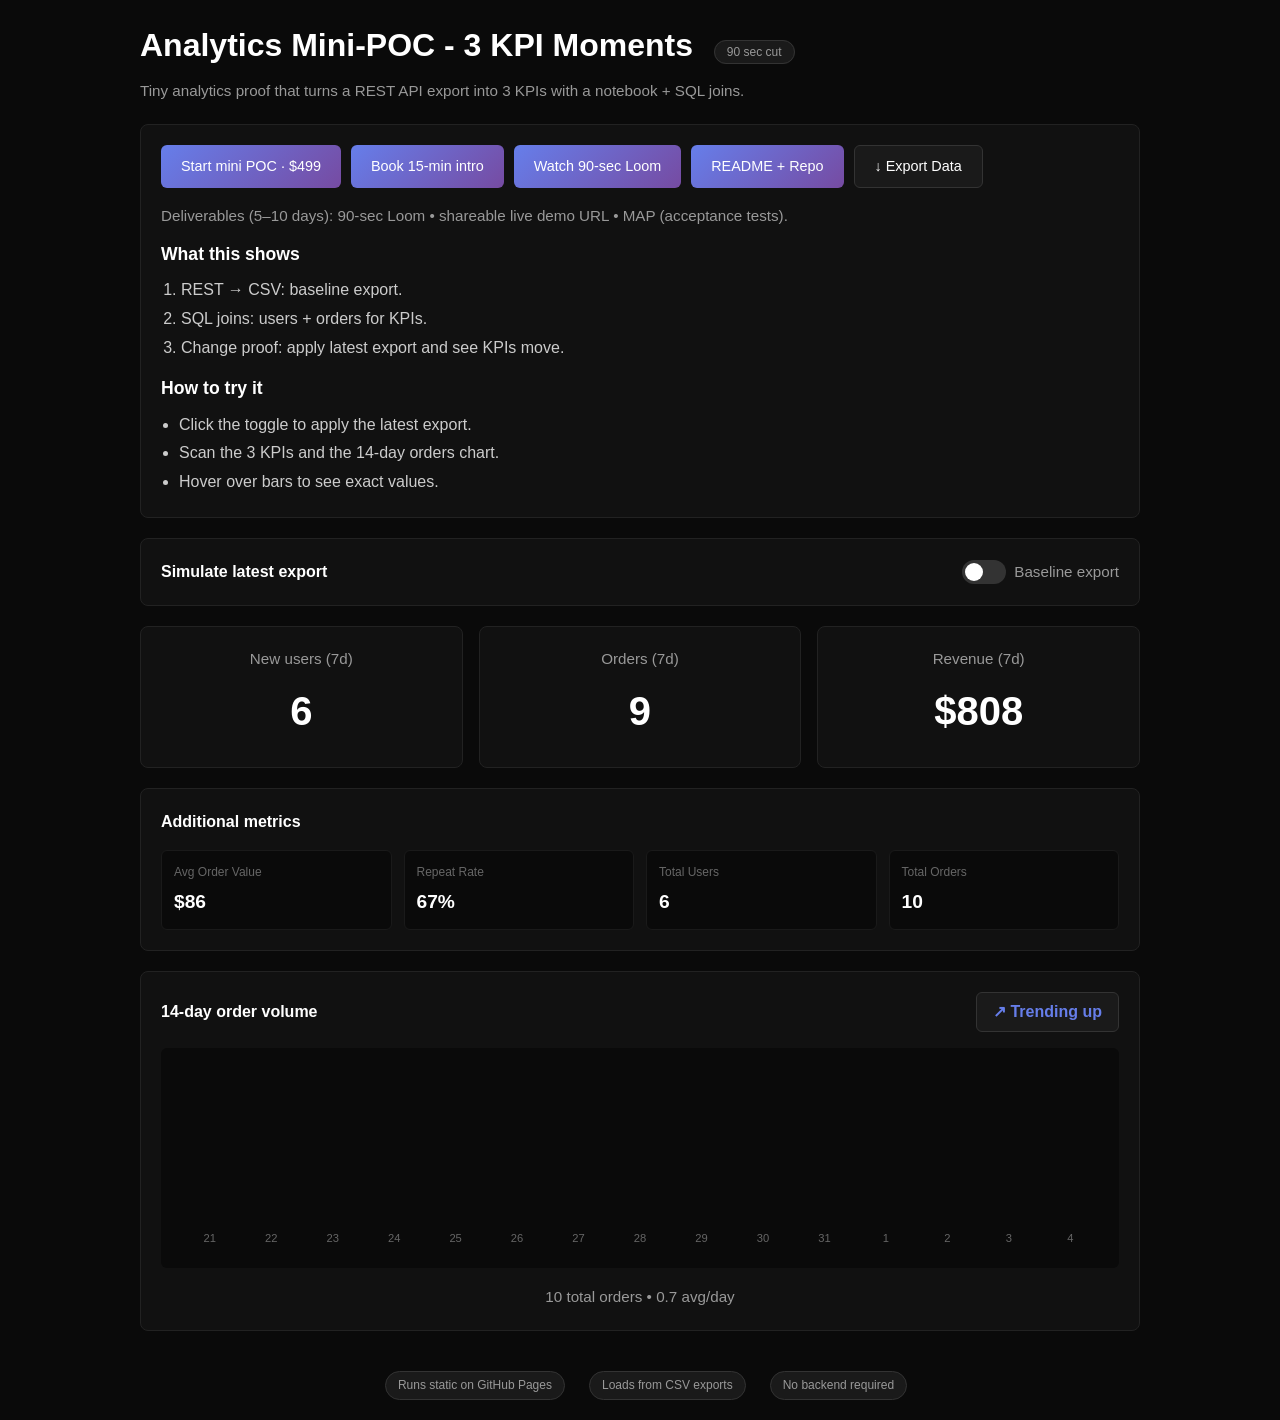
==== index.html @ 5477d17f "Add files via upload" ====
<!doctype html>
<html lang="en">
<head>
  <meta charset="utf-8">
  <meta name="viewport" content="width=device-width, initial-scale=1">
  <title>Analytics Mini-POC — 3 KPI Moments</title>
  <meta name="description" content="90-sec Loom + shareable live demo URL + MAP (acceptance tests).">
  <meta property="og:title" content="Analytics Mini-POC — 3 KPI Moments">
  <meta property="og:description" content="90-sec Loom + shareable live demo URL + MAP (acceptance tests).">
  <meta property="og:type" content="website">
  <meta property="og:url" content="https://savinopicciotto.github.io/analytics-mini-poc/">
  <meta property="og:image" content="https://savinopicciotto.github.io/analytics-mini-poc/social.png">
  <meta name="twitter:card" content="summary_large_image">
  <link rel="canonical" href="https://savinopicciotto.github.io/analytics-mini-poc/">
  
  <style>
    * { margin: 0; padding: 0; box-sizing: border-box; }
    
    body {
      font-family: -apple-system, BlinkMacSystemFont, 'Segoe UI', Roboto, Oxygen, Ubuntu, Cantarell, sans-serif;
      background: #0a0a0a;
      color: #e0e0e0;
      line-height: 1.6;
      padding: 20px;
    }
    
    .wrap {
      max-width: 1000px;
      margin: 0 auto;
    }
    
    h1 {
      font-size: 2rem;
      margin-bottom: 8px;
      color: #fff;
    }
    
    h2 {
      font-size: 2.5rem;
      font-weight: 700;
      color: #fff;
      transition: all 0.3s ease;
    }
    
    h3 {
      font-size: 1.1rem;
      margin-bottom: 12px;
      color: #fff;
    }
    
    .pill {
      background: #1a1a1a;
      border: 1px solid #333;
      padding: 4px 12px;
      border-radius: 20px;
      font-size: 0.75rem;
      margin-left: 12px;
      color: #999;
      font-weight: 500;
    }
    
    .muted {
      color: #999;
      font-size: 0.95rem;
    }
    
    .card {
      background: #111;
      border: 1px solid #222;
      border-radius: 8px;
      padding: 20px;
      margin: 20px 0;
      transition: border-color 0.3s ease;
    }
    
    .card:hover {
      border-color: #333;
    }
    
    .ctas {
      display: flex;
      flex-wrap: wrap;
      gap: 10px;
      margin-bottom: 16px;
    }
    
    .ctas a, .btn {
      background: linear-gradient(135deg, #667eea 0%, #764ba2 100%);
      color: white;
      padding: 10px 20px;
      border-radius: 6px;
      text-decoration: none;
      font-weight: 500;
      font-size: 0.9rem;
      transition: transform 0.2s, opacity 0.2s;
      border: none;
      cursor: pointer;
      display: inline-block;
    }
    
    .ctas a:hover, .btn:hover {
      transform: translateY(-2px);
      opacity: 0.9;
    }
    
    .btn-secondary {
      background: #1a1a1a;
      border: 1px solid #333;
    }
    
    .row {
      display: flex;
      align-items: center;
      gap: 12px;
    }
    
    input[type="checkbox"] {
      width: 44px;
      height: 24px;
      appearance: none;
      background: #333;
      border-radius: 12px;
      position: relative;
      cursor: pointer;
      transition: background 0.3s;
    }
    
    input[type="checkbox"]:checked {
      background: #667eea;
    }
    
    input[type="checkbox"]::after {
      content: '';
      position: absolute;
      width: 18px;
      height: 18px;
      border-radius: 50%;
      background: white;
      top: 3px;
      left: 3px;
      transition: left 0.3s;
    }
    
    input[type="checkbox"]:checked::after {
      left: 23px;
    }
    
    .kpis {
      display: grid;
      grid-template-columns: repeat(auto-fit, minmax(200px, 1fr));
      gap: 16px;
      margin: 20px 0;
    }
    
    .kpi {
      background: #111;
      border: 1px solid #222;
      border-radius: 8px;
      padding: 20px;
      text-align: center;
      transition: all 0.3s ease;
    }
    
    .kpi:hover {
      border-color: #667eea;
      transform: translateY(-2px);
    }
    
    .kpi small {
      display: block;
      margin-bottom: 8px;
    }
    
    .kpi-change {
      font-size: 0.8rem;
      margin-top: 4px;
      color: #4ade80;
      font-weight: 600;
    }
    
    .kpi-change.negative {
      color: #f87171;
    }
    
    .badge {
      background: #1a1a1a;
      border: 1px solid #333;
      padding: 6px 16px;
      border-radius: 6px;
      font-weight: 600;
      color: #667eea;
      transition: all 0.3s ease;
    }
    
    .chart {
      background: #0a0a0a;
      border-radius: 6px;
      padding: 20px;
      min-height: 220px;
      position: relative;
    }
    
    .bar-chart {
      display: flex;
      align-items: flex-end;
      justify-content: space-between;
      height: 180px;
      gap: 4px;
    }
    
    .bar-container {
      flex: 1;
      display: flex;
      flex-direction: column;
      align-items: center;
      position: relative;
    }
    
    .bar {
      width: 100%;
      background: linear-gradient(180deg, #667eea 0%, #764ba2 100%);
      border-radius: 4px 4px 0 0;
      position: relative;
      transition: all 0.3s ease;
      cursor: pointer;
    }
    
    .bar:hover {
      opacity: 0.8;
      transform: scaleY(1.05);
    }
    
    .bar-value {
      position: absolute;
      top: -24px;
      left: 50%;
      transform: translateX(-50%);
      font-size: 0.7rem;
      color: #667eea;
      font-weight: 600;
      opacity: 0;
      transition: opacity 0.2s;
    }
    
    .bar:hover .bar-value {
      opacity: 1;
    }
    
    .bar-label {
      margin-top: 8px;
      font-size: 0.7rem;
      color: #666;
      white-space: nowrap;
    }
    
    .legend {
      margin-top: 16px;
      text-align: center;
    }
    
    .footer {
      display: flex;
      gap: 12px;
      justify-content: center;
      margin-top: 40px;
      flex-wrap: wrap;
    }
    
    ol, ul {
      color: #ccc;
      line-height: 1.8;
    }
    
    strong {
      color: #fff;
    }
    
    .loading {
      display: flex;
      align-items: center;
      justify-content: center;
      min-height: 200px;
      flex-direction: column;
      gap: 16px;
    }
    
    .spinner {
      width: 40px;
      height: 40px;
      border: 3px solid #222;
      border-top-color: #667eea;
      border-radius: 50%;
      animation: spin 0.8s linear infinite;
    }
    
    @keyframes spin {
      to { transform: rotate(360deg); }
    }
    
    .fade-in {
      animation: fadeIn 0.5s ease;
    }
    
    @keyframes fadeIn {
      from { opacity: 0; transform: translateY(10px); }
      to { opacity: 1; transform: translateY(0); }
    }
    
    .metrics-grid {
      display: grid;
      grid-template-columns: repeat(auto-fit, minmax(150px, 1fr));
      gap: 12px;
      margin-top: 16px;
    }
    
    .metric-item {
      background: #0a0a0a;
      padding: 12px;
      border-radius: 6px;
      border: 1px solid #1a1a1a;
    }
    
    .metric-label {
      font-size: 0.75rem;
      color: #666;
      margin-bottom: 4px;
    }
    
    .metric-value {
      font-size: 1.2rem;
      font-weight: 600;
      color: #fff;
    }
    
    .error {
      background: #1a0a0a;
      border: 1px solid #991b1b;
      color: #f87171;
      padding: 12px;
      border-radius: 6px;
      margin: 12px 0;
    }
    
    @media (max-width: 640px) {
      .ctas {
        flex-direction: column;
      }
      
      .ctas a, .btn {
        text-align: center;
      }
      
      h1 {
        font-size: 1.5rem;
      }
      
      .bar-chart {
        gap: 2px;
      }
      
      .bar-label {
        font-size: 0.6rem;
      }
    }
  </style>
</head>
<body>
  <div class="wrap">
    <h1>Analytics Mini-POC - 3 KPI Moments <span class="pill">90 sec cut</span></h1>
    <p class="muted">Tiny analytics proof that turns a REST API export into 3 KPIs with a notebook + SQL joins.</p>

    <div class="card">
      <p class="ctas">
        <a href="https://stan.store/Savino/p/minipoc?utm_source=pages-analytics&utm_medium=cta&utm_campaign=mini_poc"
           target="_blank" rel="noopener noreferrer">Start mini POC · $499</a>
        <a href="https://calendly.com/savinop/intro?utm_source=analytics-minipoc&utm_medium=demo&utm_campaign=book"
           target="_blank" rel="noopener noreferrer">Book 15-min intro</a>
        <a href="https://www.loom.com/share/2b97ef1f9b204054ae7cec6c1d21cf8c?sid=f2b87f54-57c1-48aa-bb31-e551855d1c03&utm_source=pages-analytics-minipoc&utm_medium=link&utm_campaign=watch_90s&utm_content=cta_top"
           target="_blank" rel="noopener noreferrer">Watch 90-sec Loom</a>
        <a href="https://github.com/savinopicciotto/analytics-mini-poc" target="_blank" rel="noopener">README + Repo</a>
        <button class="btn btn-secondary" onclick="exportData()">↓ Export Data</button>
      </p>
      <p class="muted">Deliverables (5–10 days): 90-sec Loom • shareable live demo URL • MAP (acceptance tests).</p>
      
      <h3 style="margin:12px 0 8px;">What this shows</h3>
      <ol style="margin:0 0 12px 20px;">
        <li>REST → CSV: baseline export.</li>
        <li>SQL joins: users + orders for KPIs.</li>
        <li>Change proof: apply latest export and see KPIs move.</li>
      </ol>
      
      <h3 style="margin:12px 0 8px;">How to try it</h3>
      <ul style="margin:0 0 0 18px;">
        <li>Click the toggle to apply the latest export.</li>
        <li>Scan the 3 KPIs and the 14-day orders chart.</li>
        <li>Hover over bars to see exact values.</li>
      </ul>
    </div>

    <div class="card">
      <div class="row" style="justify-content:space-between">
        <strong>Simulate latest export</strong>
        <label class="row" style="gap:8px;">
          <input type="checkbox" id="toggleExport" onchange="toggleMerge(this)"/>
          <span id="simNote" class="muted">Baseline export</span>
        </label>
      </div>
    </div>

    <div id="loadingState" class="loading" style="display: none;">
      <div class="spinner"></div>
      <p class="muted">Loading data from CSV exports...</p>
    </div>

    <div id="errorState" style="display: none;"></div>

    <div id="mainContent" style="display: none;">
      <div class="kpis fade-in">
        <div class="kpi">
          <small class="muted">New users (7d)</small>
          <h2 id="newUsers">-</h2>
          <div id="newUsersChange" class="kpi-change"></div>
        </div>
        <div class="kpi">
          <small class="muted">Orders (7d)</small>
          <h2 id="orders7d">-</h2>
          <div id="orders7dChange" class="kpi-change"></div>
        </div>
        <div class="kpi">
          <small class="muted">Revenue (7d)</small>
          <h2 id="rev7d">-</h2>
          <div id="rev7dChange" class="kpi-change"></div>
        </div>
      </div>

      <div class="card fade-in">
        <div class="row" style="justify-content:space-between;margin-bottom:16px;">
          <strong>Additional metrics</strong>
        </div>
        <div class="metrics-grid">
          <div class="metric-item">
            <div class="metric-label">Avg Order Value</div>
            <div class="metric-value" id="aov">-</div>
          </div>
          <div class="metric-item">
            <div class="metric-label">Repeat Rate</div>
            <div class="metric-value" id="repeatRate">-</div>
          </div>
          <div class="metric-item">
            <div class="metric-label">Total Users</div>
            <div class="metric-value" id="totalUsers">-</div>
          </div>
          <div class="metric-item">
            <div class="metric-label">Total Orders</div>
            <div class="metric-value" id="totalOrders">-</div>
          </div>
        </div>
      </div>

      <div class="card fade-in">
        <div class="row" style="justify-content:space-between;margin-bottom:16px;">
          <strong>14-day order volume</strong>
          <span class="badge" id="trendBadge">-</span>
        </div>
        <div id="chart" class="chart"></div>
        <div class="legend">
          <small id="legend" class="muted"></small>
        </div>
      </div>
    </div>

    <div class="footer">
      <span class="pill">Runs static on GitHub Pages</span>
      <span class="pill">Loads from CSV exports</span>
      <span class="pill">No backend required</span>
    </div>
  </div>

  <script>
    let baselineData = { users: [], orders: [] };
    let latestData = { users: [], orders: [] };
    let currentData = baselineData;
    let isLatest = false;

    // CSV parsing utility
    function parseCSV(text) {
      const lines = text.trim().split('\n');
      const headers = lines[0].split(',').map(h => h.trim());
      return lines.slice(1).map(line => {
        const values = line.split(',').map(v => v.trim());
        const obj = {};
        headers.forEach((header, i) => {
          obj[header] = values[i];
        });
        return obj;
      });
    }

    // Load CSV files
    async function loadData() {
      const loading = document.getElementById('loadingState');
      const error = document.getElementById('errorState');
      const main = document.getElementById('mainContent');
      
      loading.style.display = 'flex';
      error.style.display = 'none';
      main.style.display = 'none';

      try {
        // Try to load from /data/ directory first, fallback to root
        const basePath = window.location.hostname.includes('github.io') ? '/analytics-mini-poc/data/' : 'data/';
        
        const [usersRes, ordersRes, usersLatestRes, ordersLatestRes] = await Promise.all([
          fetch(basePath + 'users.csv').catch(() => fetch('data/users.csv')),
          fetch(basePath + 'orders.csv').catch(() => fetch('data/orders.csv')),
          fetch(basePath + 'users_latest.csv').catch(() => fetch('data/users_latest.csv')),
          fetch(basePath + 'orders_latest.csv').catch(() => fetch('data/orders_latest.csv'))
        ]);

        if (!usersRes.ok || !ordersRes.ok) {
          throw new Error('Failed to load baseline data files');
        }

        const [usersText, ordersText, usersLatestText, ordersLatestText] = await Promise.all([
          usersRes.text(),
          ordersRes.text(),
          usersLatestRes.text(),
          ordersLatestRes.text()
        ]);

        baselineData.users = parseCSV(usersText);
        baselineData.orders = parseCSV(ordersText);
        latestData.users = parseCSV(usersLatestText);
        latestData.orders = parseCSV(ordersLatestText);

        currentData = baselineData;
        
        loading.style.display = 'none';
        main.style.display = 'block';
        
        calculateKPIs();
        renderChart();
      } catch (err) {
        loading.style.display = 'none';
        error.style.display = 'block';
        error.innerHTML = `
          <div class="error">
            <strong>⚠️ Could not load CSV files</strong><br>
            <small>${err.message}</small><br><br>
            <small>Expected files: data/users.csv, data/orders.csv, data/users_latest.csv, data/orders_latest.csv</small>
          </div>
        `;
        
        // Load fallback demo data
        loadFallbackData();
      }
    }

    function loadFallbackData() {
      // Fallback to hardcoded demo data if CSV loading fails
      baselineData = {
        users: [
          { id: '1', created: '2024-10-28', name: 'User A' },
          { id: '2', created: '2024-10-29', name: 'User B' },
          { id: '3', created: '2024-10-30', name: 'User C' },
          { id: '4', created: '2024-10-31', name: 'User D' },
          { id: '5', created: '2024-11-01', name: 'User E' },
          { id: '6', created: '2024-11-02', name: 'User F' }
        ],
        orders: [
          { id: '1', user_id: '1', date: '2024-10-25', revenue: '49' },
          { id: '2', user_id: '1', date: '2024-10-28', revenue: '79' },
          { id: '3', user_id: '2', date: '2024-10-29', revenue: '120' },
          { id: '4', user_id: '3', date: '2024-10-30', revenue: '65' },
          { id: '5', user_id: '4', date: '2024-10-31', revenue: '89' },
          { id: '6', user_id: '2', date: '2024-11-01', revenue: '45' },
          { id: '7', user_id: '5', date: '2024-11-01', revenue: '110' },
          { id: '8', user_id: '3', date: '2024-11-02', revenue: '95' },
          { id: '9', user_id: '6', date: '2024-11-02', revenue: '75' },
          { id: '10', user_id: '4', date: '2024-11-03', revenue: '130' }
        ]
      };

      latestData = {
        users: [
          ...baselineData.users,
          { id: '7', created: '2024-11-03', name: 'User G' },
          { id: '8', created: '2024-11-03', name: 'User H' },
          { id: '9', created: '2024-11-04', name: 'User I' }
        ],
        orders: [
          ...baselineData.orders,
          { id: '11', user_id: '1', date: '2024-11-03', revenue: '85' },
          { id: '12', user_id: '7', date: '2024-11-03', revenue: '150' },
          { id: '13', user_id: '5', date: '2024-11-04', revenue: '95' },
          { id: '14', user_id: '8', date: '2024-11-04', revenue: '105' },
          { id: '15', user_id: '9', date: '2024-11-04', revenue: '125' }
        ]
      };

      currentData = baselineData;
      document.getElementById('mainContent').style.display = 'block';
      calculateKPIs();
      renderChart();
    }

    function toggleMerge(checkbox) {
      isLatest = checkbox.checked;
      currentData = checkbox.checked ? latestData : baselineData;
      const note = document.getElementById('simNote');
      note.textContent = checkbox.checked ? 'Latest export applied' : 'Baseline export';
      calculateKPIs();
      renderChart();
    }

    function calculateKPIs() {
      const now = new Date('2024-11-04');
      const sevenDaysAgo = new Date(now);
      sevenDaysAgo.setDate(sevenDaysAgo.getDate() - 7);

      // Calculate for current view
      const newUsers = currentData.users.filter(u => {
        const created = new Date(u.created);
        return created >= sevenDaysAgo && created <= now;
      }).length;

      const recentOrders = currentData.orders.filter(o => {
        const orderDate = new Date(o.date);
        return orderDate >= sevenDaysAgo && orderDate <= now;
      });

      const orders7d = recentOrders.length;
      const rev7d = recentOrders.reduce((sum, o) => sum + parseFloat(o.revenue || 0), 0);

      // Calculate for baseline (for comparison)
      const baselineNewUsers = baselineData.users.filter(u => {
        const created = new Date(u.created);
        return created >= sevenDaysAgo && created <= now;
      }).length;

      const baselineRecentOrders = baselineData.orders.filter(o => {
        const orderDate = new Date(o.date);
        return orderDate >= sevenDaysAgo && orderDate <= now;
      });

      const baselineOrders7d = baselineRecentOrders.length;
      const baselineRev7d = baselineRecentOrders.reduce((sum, o) => sum + parseFloat(o.revenue || 0), 0);

      // Update main KPIs
      document.getElementById('newUsers').textContent = newUsers;
      document.getElementById('orders7d').textContent = orders7d;
      document.getElementById('rev7d').textContent = '$' + Math.round(rev7d);

      // Show deltas if viewing latest
      if (isLatest) {
        showChange('newUsersChange', newUsers - baselineNewUsers);
        showChange('orders7dChange', orders7d - baselineOrders7d);
        showChange('rev7dChange', rev7d - baselineRev7d, true);
      } else {
        document.getElementById('newUsersChange').textContent = '';
        document.getElementById('orders7dChange').textContent = '';
        document.getElementById('rev7dChange').textContent = '';
      }

      // Additional metrics
      const totalRevenue = currentData.orders.reduce((sum, o) => sum + parseFloat(o.revenue || 0), 0);
      const aov = currentData.orders.length > 0 ? totalRevenue / currentData.orders.length : 0;
      
      const orderCounts = {};
      currentData.orders.forEach(o => {
        orderCounts[o.user_id] = (orderCounts[o.user_id] || 0) + 1;
      });
      const repeatCustomers = Object.values(orderCounts).filter(count => count >= 2).length;
      const totalCustomers = Object.keys(orderCounts).length;
      const repeatRate = totalCustomers > 0 ? (repeatCustomers / totalCustomers) * 100 : 0;

      document.getElementById('aov').textContent = '$' + Math.round(aov);
      document.getElementById('repeatRate').textContent = Math.round(repeatRate) + '%';
      document.getElementById('totalUsers').textContent = currentData.users.length;
      document.getElementById('totalOrders').textContent = currentData.orders.length;
    }

    function showChange(elementId, change, isCurrency = false) {
      const el = document.getElementById(elementId);
      if (change === 0) {
        el.textContent = '';
        return;
      }
      
      const sign = change > 0 ? '+' : '';
      const value = isCurrency ? '$' + Math.round(change) : change;
      el.textContent = sign + value;
      el.className = change > 0 ? 'kpi-change' : 'kpi-change negative';
    }

    function renderChart() {
      const chartDiv = document.getElementById('chart');
      const now = new Date('2024-11-04');
      const fourteenDaysAgo = new Date(now);
      fourteenDaysAgo.setDate(fourteenDaysAgo.getDate() - 14);

      const ordersByDate = {};
      currentData.orders.forEach(o => {
        const date = new Date(o.date);
        if (date >= fourteenDaysAgo && date <= now) {
          const dateStr = o.date;
          ordersByDate[dateStr] = (ordersByDate[dateStr] || 0) + 1;
        }
      });

      const dateRange = [];
      for (let i = 14; i >= 0; i--) {
        const d = new Date(now);
        d.setDate(d.getDate() - i);
        const dateStr = d.toISOString().split('T')[0];
        dateRange.push({
          date: dateStr,
          count: ordersByDate[dateStr] || 0,
          label: d.toLocaleDateString('en-US', { month: 'short', day: 'numeric' })
        });
      }

      const maxCount = Math.max(...dateRange.map(d => d.count), 1);

      const barsHTML = dateRange.map(d => {
        const height = (d.count / maxCount) * 100;
        return `
          <div class="bar-container">
            <div class="bar" style="height: ${height}%;" title="${d.label}: ${d.count} orders">
              ${d.count > 0 ? `<div class="bar-value">${d.count}</div>` : ''}
            </div>
            <div class="bar-label">${d.label.split(' ')[1]}</div>
          </div>
        `;
      }).join('');

      chartDiv.innerHTML = `<div class="bar-chart">${barsHTML}</div>`;
      
      const totalOrders = dateRange.reduce((sum, d) => sum + d.count, 0);
      const avgDaily = (totalOrders / 14).toFixed(1);
      document.getElementById('legend').textContent = `${totalOrders} total orders • ${avgDaily} avg/day`;
      
      const trend = dateRange[dateRange.length - 1].count >= dateRange[0].count ? '↗ Trending up' : '↘ Trending down';
      document.getElementById('trendBadge').textContent = trend;
    }

    function exportData() {
      const dataType = isLatest ? 'latest' : 'baseline';
      const csv = generateCSV();
      const blob = new Blob([csv], { type: 'text/csv' });
      const url = window.URL.createObjectURL(blob);
      const a = document.createElement('a');
      a.href = url;
      a.download = `analytics_export_${dataType}_${new Date().toISOString().split('T')[0]}.csv`;
      a.click();
      window.URL.revokeObjectURL(url);
    }

    function generateCSV() {
      let csv = 'Metric,Value\n';
      csv += `New Users (7d),${document.getElementById('newUsers').textContent}\n`;
      csv += `Orders (7d),${document.getElementById('orders7d').textContent}\n`;
      csv += `Revenue (7d),${document.getElementById('rev7d').textContent}\n`;
      csv += `Avg Order Value,${document.getElementById('aov').textContent}\n`;
      csv += `Repeat Rate,${document.getElementById('repeatRate').textContent}\n`;
      csv += `Total Users,${document.getElementById('totalUsers').textContent}\n`;
      csv += `Total Orders,${document.getElementById('totalOrders').textContent}\n`;
      csv += `\nData Type,${isLatest ? 'Latest Export' : 'Baseline Export'}\n`;
      csv += `Generated,${new Date().toISOString()}\n`;
      return csv;
    }

    // Initialize
    document.addEventListener('DOMContentLoaded', loadData);
  </script>
</body>
</html>
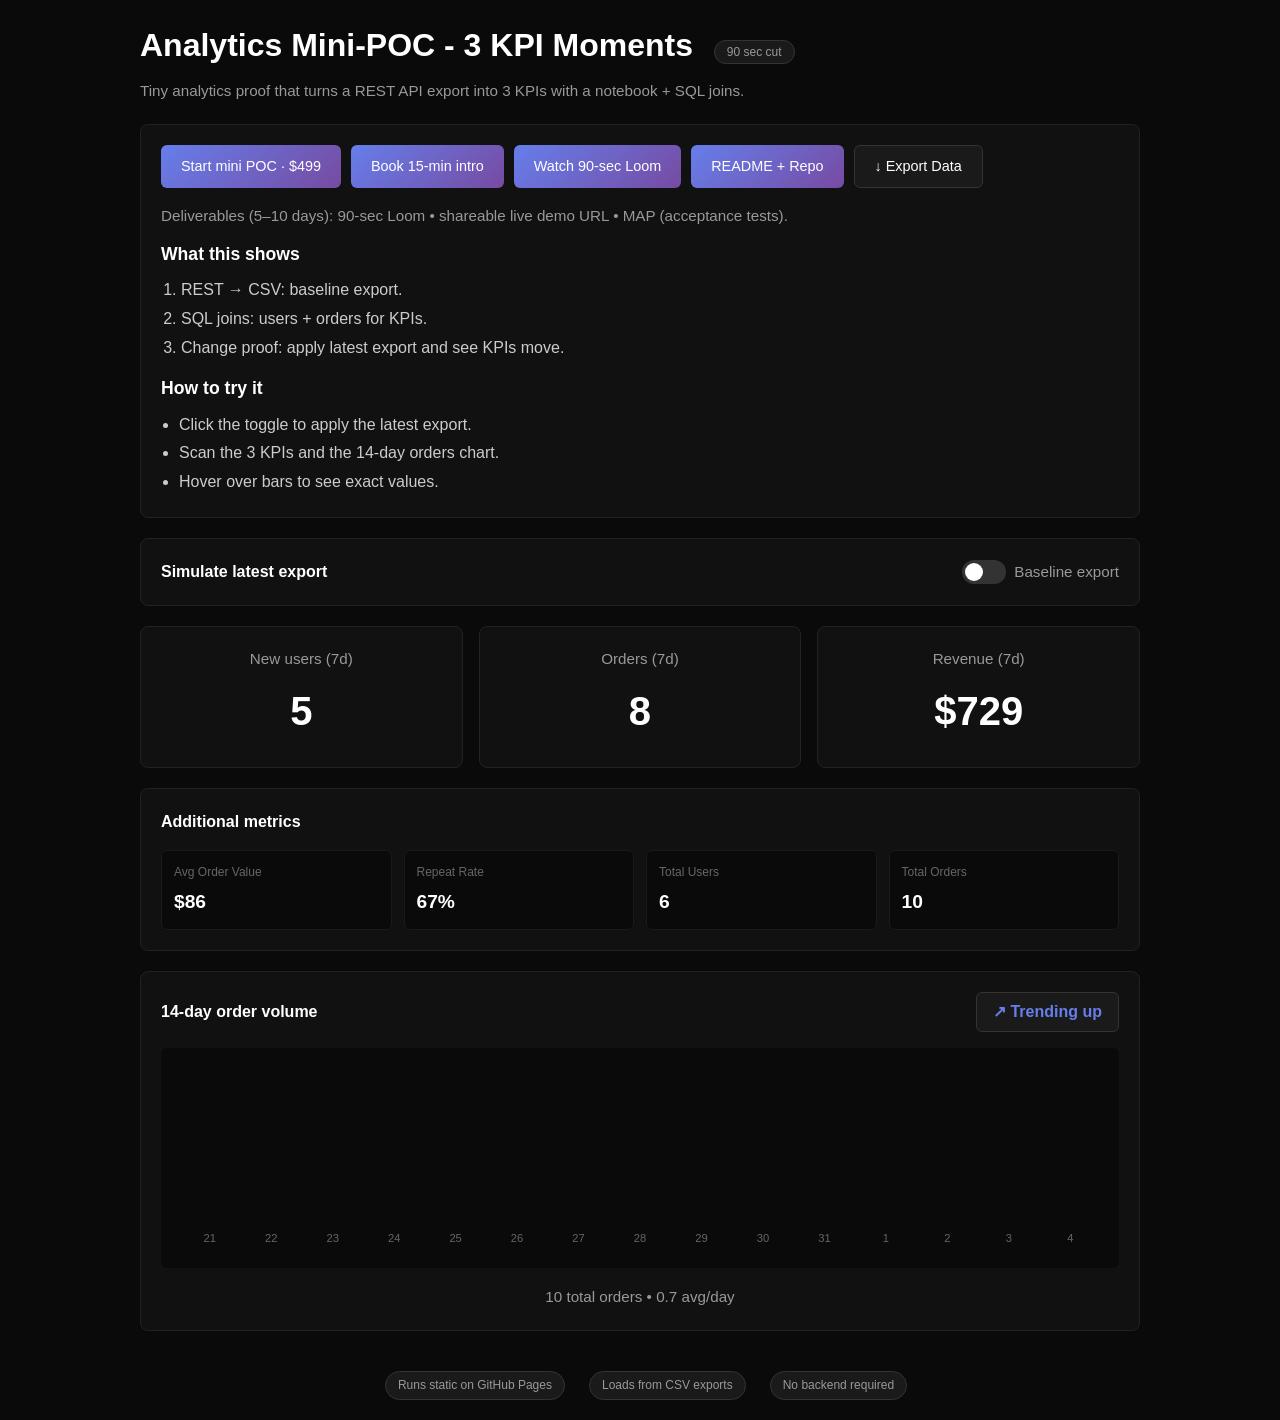
==== commit 1af80d86: "Update index.html" ====
--- a/index.html
+++ b/index.html
@@ -614,7 +614,7 @@
     }
 
     function calculateKPIs() {
-      const now = new Date('2024-11-04');
+      const now = new Date('2024-11-05');
       const sevenDaysAgo = new Date(now);
       sevenDaysAgo.setDate(sevenDaysAgo.getDate() - 7);
 
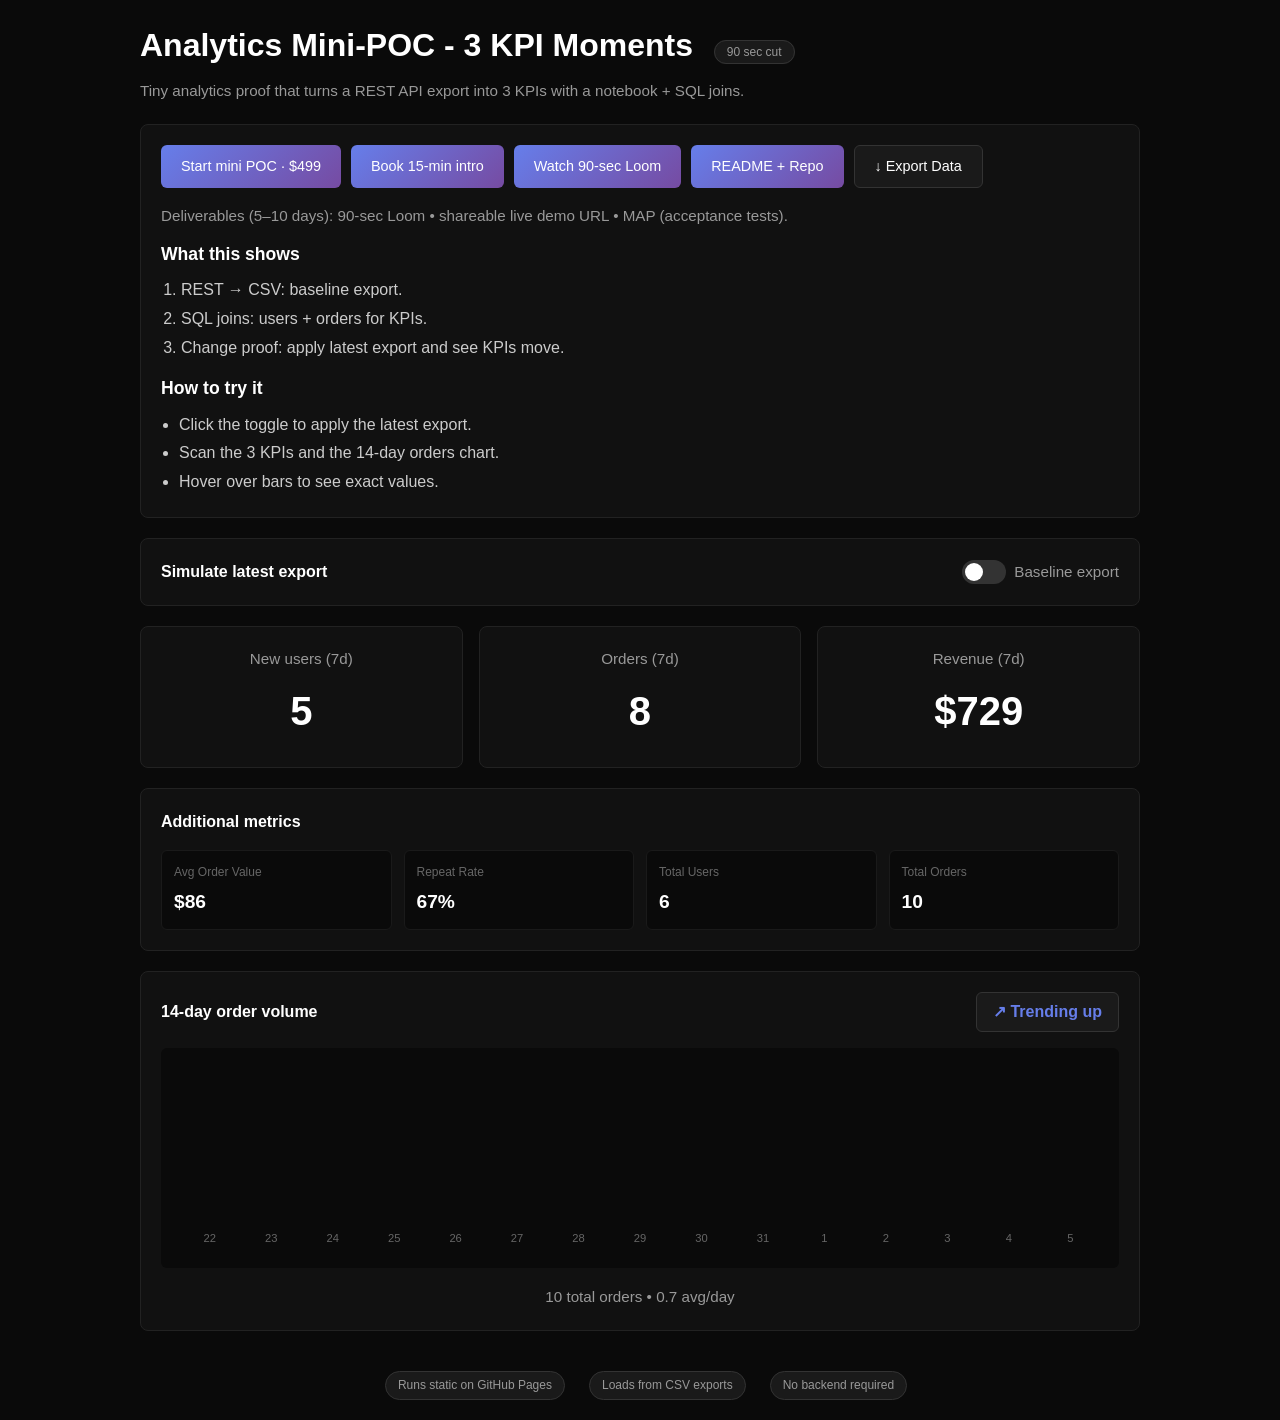
==== commit 24f624b3: "Rename index-FIXED.html to index.html" ====
--- a/index.html
+++ b/index.html
@@ -482,15 +482,17 @@
     let currentData = baselineData;
     let isLatest = false;
 
-    // CSV parsing utility
+    // CSV parsing utility - FIXED to handle edge cases
     function parseCSV(text) {
-      const lines = text.trim().split('\n');
+      const lines = text.trim().split('\n').filter(line => line.trim());
+      if (lines.length === 0) return [];
+      
       const headers = lines[0].split(',').map(h => h.trim());
       return lines.slice(1).map(line => {
         const values = line.split(',').map(v => v.trim());
         const obj = {};
         headers.forEach((header, i) => {
-          obj[header] = values[i];
+          obj[header] = values[i] || '';
         });
         return obj;
       });
@@ -507,18 +509,21 @@
       main.style.display = 'none';
 
       try {
-        // Try to load from /data/ directory first, fallback to root
-        const basePath = window.location.hostname.includes('github.io') ? '/analytics-mini-poc/data/' : 'data/';
+        // CRITICAL FIX: Force cache bust with timestamp
+        const timestamp = new Date().getTime();
+        const dataPath = 'data/';
+        
+        console.log('Loading CSV files with cache bust...');
         
         const [usersRes, ordersRes, usersLatestRes, ordersLatestRes] = await Promise.all([
-          fetch(basePath + 'users.csv').catch(() => fetch('data/users.csv')),
-          fetch(basePath + 'orders.csv').catch(() => fetch('data/orders.csv')),
-          fetch(basePath + 'users_latest.csv').catch(() => fetch('data/users_latest.csv')),
-          fetch(basePath + 'orders_latest.csv').catch(() => fetch('data/orders_latest.csv'))
+          fetch(`${dataPath}users.csv?v=${timestamp}`),
+          fetch(`${dataPath}orders.csv?v=${timestamp}`),
+          fetch(`${dataPath}users_latest.csv?v=${timestamp}`),
+          fetch(`${dataPath}orders_latest.csv?v=${timestamp}`)
         ]);
 
         if (!usersRes.ok || !ordersRes.ok) {
-          throw new Error('Failed to load baseline data files');
+          throw new Error(`Failed to load CSV files: users=${usersRes.status}, orders=${ordersRes.status}`);
         }
 
         const [usersText, ordersText, usersLatestText, ordersLatestText] = await Promise.all([
@@ -528,10 +533,25 @@
           ordersLatestRes.text()
         ]);
 
+        // Parse and validate
         baselineData.users = parseCSV(usersText);
         baselineData.orders = parseCSV(ordersText);
         latestData.users = parseCSV(usersLatestText);
         latestData.orders = parseCSV(ordersLatestText);
+
+        console.log('Loaded baseline:', {
+          users: baselineData.users.length,
+          orders: baselineData.orders.length
+        });
+        console.log('Loaded latest:', {
+          users: latestData.users.length,
+          orders: latestData.orders.length
+        });
+
+        // Validate we have data
+        if (baselineData.users.length === 0 || baselineData.orders.length === 0) {
+          throw new Error('CSV files are empty or malformed');
+        }
 
         currentData = baselineData;
         
@@ -541,67 +561,17 @@
         calculateKPIs();
         renderChart();
       } catch (err) {
+        console.error('Load error:', err);
         loading.style.display = 'none';
         error.style.display = 'block';
         error.innerHTML = `
           <div class="error">
             <strong>⚠️ Could not load CSV files</strong><br>
             <small>${err.message}</small><br><br>
-            <small>Expected files: data/users.csv, data/orders.csv, data/users_latest.csv, data/orders_latest.csv</small>
+            <small>Check browser console (F12) for details</small>
           </div>
         `;
-        
-        // Load fallback demo data
-        loadFallbackData();
-      }
-    }
-
-    function loadFallbackData() {
-      // Fallback to hardcoded demo data if CSV loading fails
-      baselineData = {
-        users: [
-          { id: '1', created: '2024-10-28', name: 'User A' },
-          { id: '2', created: '2024-10-29', name: 'User B' },
-          { id: '3', created: '2024-10-30', name: 'User C' },
-          { id: '4', created: '2024-10-31', name: 'User D' },
-          { id: '5', created: '2024-11-01', name: 'User E' },
-          { id: '6', created: '2024-11-02', name: 'User F' }
-        ],
-        orders: [
-          { id: '1', user_id: '1', date: '2024-10-25', revenue: '49' },
-          { id: '2', user_id: '1', date: '2024-10-28', revenue: '79' },
-          { id: '3', user_id: '2', date: '2024-10-29', revenue: '120' },
-          { id: '4', user_id: '3', date: '2024-10-30', revenue: '65' },
-          { id: '5', user_id: '4', date: '2024-10-31', revenue: '89' },
-          { id: '6', user_id: '2', date: '2024-11-01', revenue: '45' },
-          { id: '7', user_id: '5', date: '2024-11-01', revenue: '110' },
-          { id: '8', user_id: '3', date: '2024-11-02', revenue: '95' },
-          { id: '9', user_id: '6', date: '2024-11-02', revenue: '75' },
-          { id: '10', user_id: '4', date: '2024-11-03', revenue: '130' }
-        ]
-      };
-
-      latestData = {
-        users: [
-          ...baselineData.users,
-          { id: '7', created: '2024-11-03', name: 'User G' },
-          { id: '8', created: '2024-11-03', name: 'User H' },
-          { id: '9', created: '2024-11-04', name: 'User I' }
-        ],
-        orders: [
-          ...baselineData.orders,
-          { id: '11', user_id: '1', date: '2024-11-03', revenue: '85' },
-          { id: '12', user_id: '7', date: '2024-11-03', revenue: '150' },
-          { id: '13', user_id: '5', date: '2024-11-04', revenue: '95' },
-          { id: '14', user_id: '8', date: '2024-11-04', revenue: '105' },
-          { id: '15', user_id: '9', date: '2024-11-04', revenue: '125' }
-        ]
-      };
-
-      currentData = baselineData;
-      document.getElementById('mainContent').style.display = 'block';
-      calculateKPIs();
-      renderChart();
+      }
     }
 
     function toggleMerge(checkbox) {
@@ -609,19 +579,30 @@
       currentData = checkbox.checked ? latestData : baselineData;
       const note = document.getElementById('simNote');
       note.textContent = checkbox.checked ? 'Latest export applied' : 'Baseline export';
+      
+      console.log('Toggled to:', checkbox.checked ? 'latest' : 'baseline');
+      console.log('Current data:', {
+        users: currentData.users.length,
+        orders: currentData.orders.length
+      });
+      
       calculateKPIs();
       renderChart();
     }
 
     function calculateKPIs() {
+      // CRITICAL FIX: Use Nov 5, 2024 as reference date
       const now = new Date('2024-11-05');
       const sevenDaysAgo = new Date(now);
       sevenDaysAgo.setDate(sevenDaysAgo.getDate() - 7);
 
+      console.log('Calculating KPIs for window:', sevenDaysAgo.toISOString().split('T')[0], 'to', now.toISOString().split('T')[0]);
+
       // Calculate for current view
       const newUsers = currentData.users.filter(u => {
         const created = new Date(u.created);
-        return created >= sevenDaysAgo && created <= now;
+        const inRange = created >= sevenDaysAgo && created <= now;
+        return inRange;
       }).length;
 
       const recentOrders = currentData.orders.filter(o => {
@@ -631,6 +612,8 @@
 
       const orders7d = recentOrders.length;
       const rev7d = recentOrders.reduce((sum, o) => sum + parseFloat(o.revenue || 0), 0);
+
+      console.log('Current KPIs:', { newUsers, orders7d, rev7d });
 
       // Calculate for baseline (for comparison)
       const baselineNewUsers = baselineData.users.filter(u => {
@@ -695,7 +678,7 @@
 
     function renderChart() {
       const chartDiv = document.getElementById('chart');
-      const now = new Date('2024-11-04');
+      const now = new Date('2024-11-05');
       const fourteenDaysAgo = new Date(now);
       fourteenDaysAgo.setDate(fourteenDaysAgo.getDate() - 14);
 
